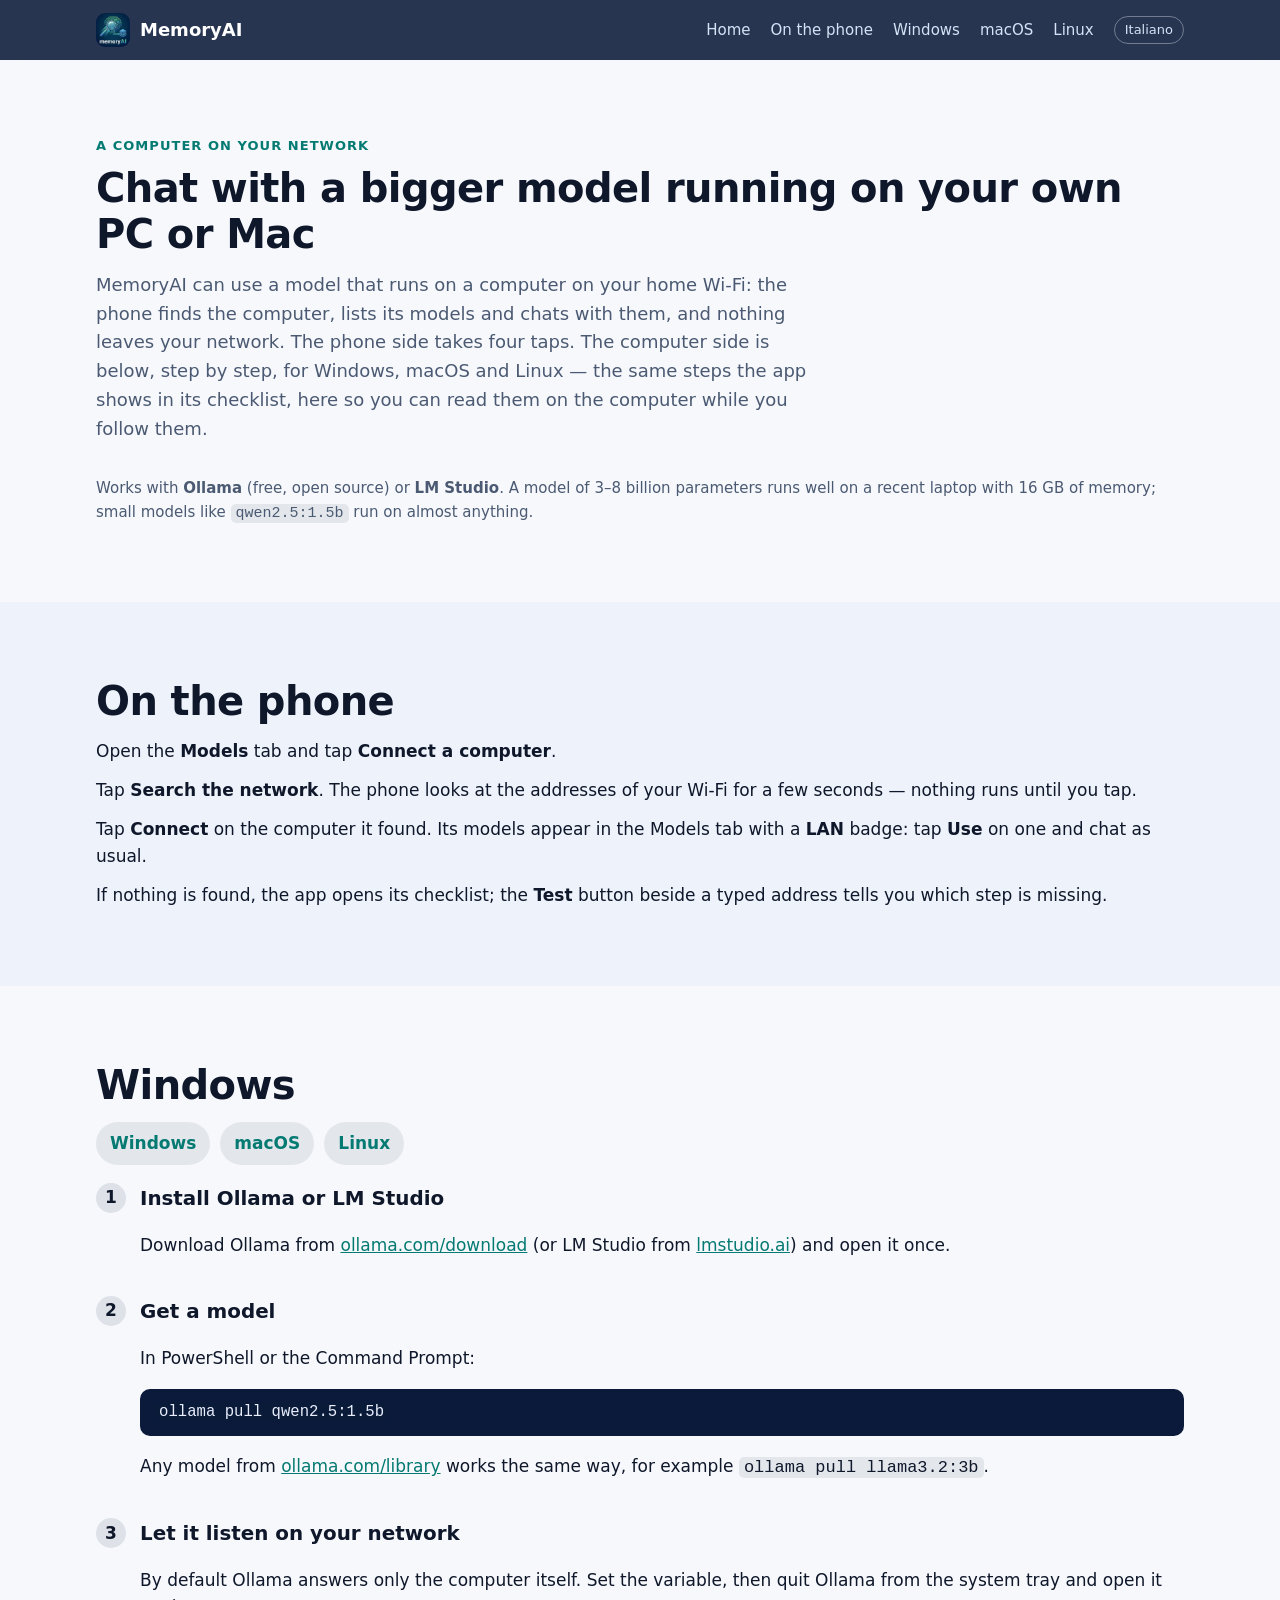
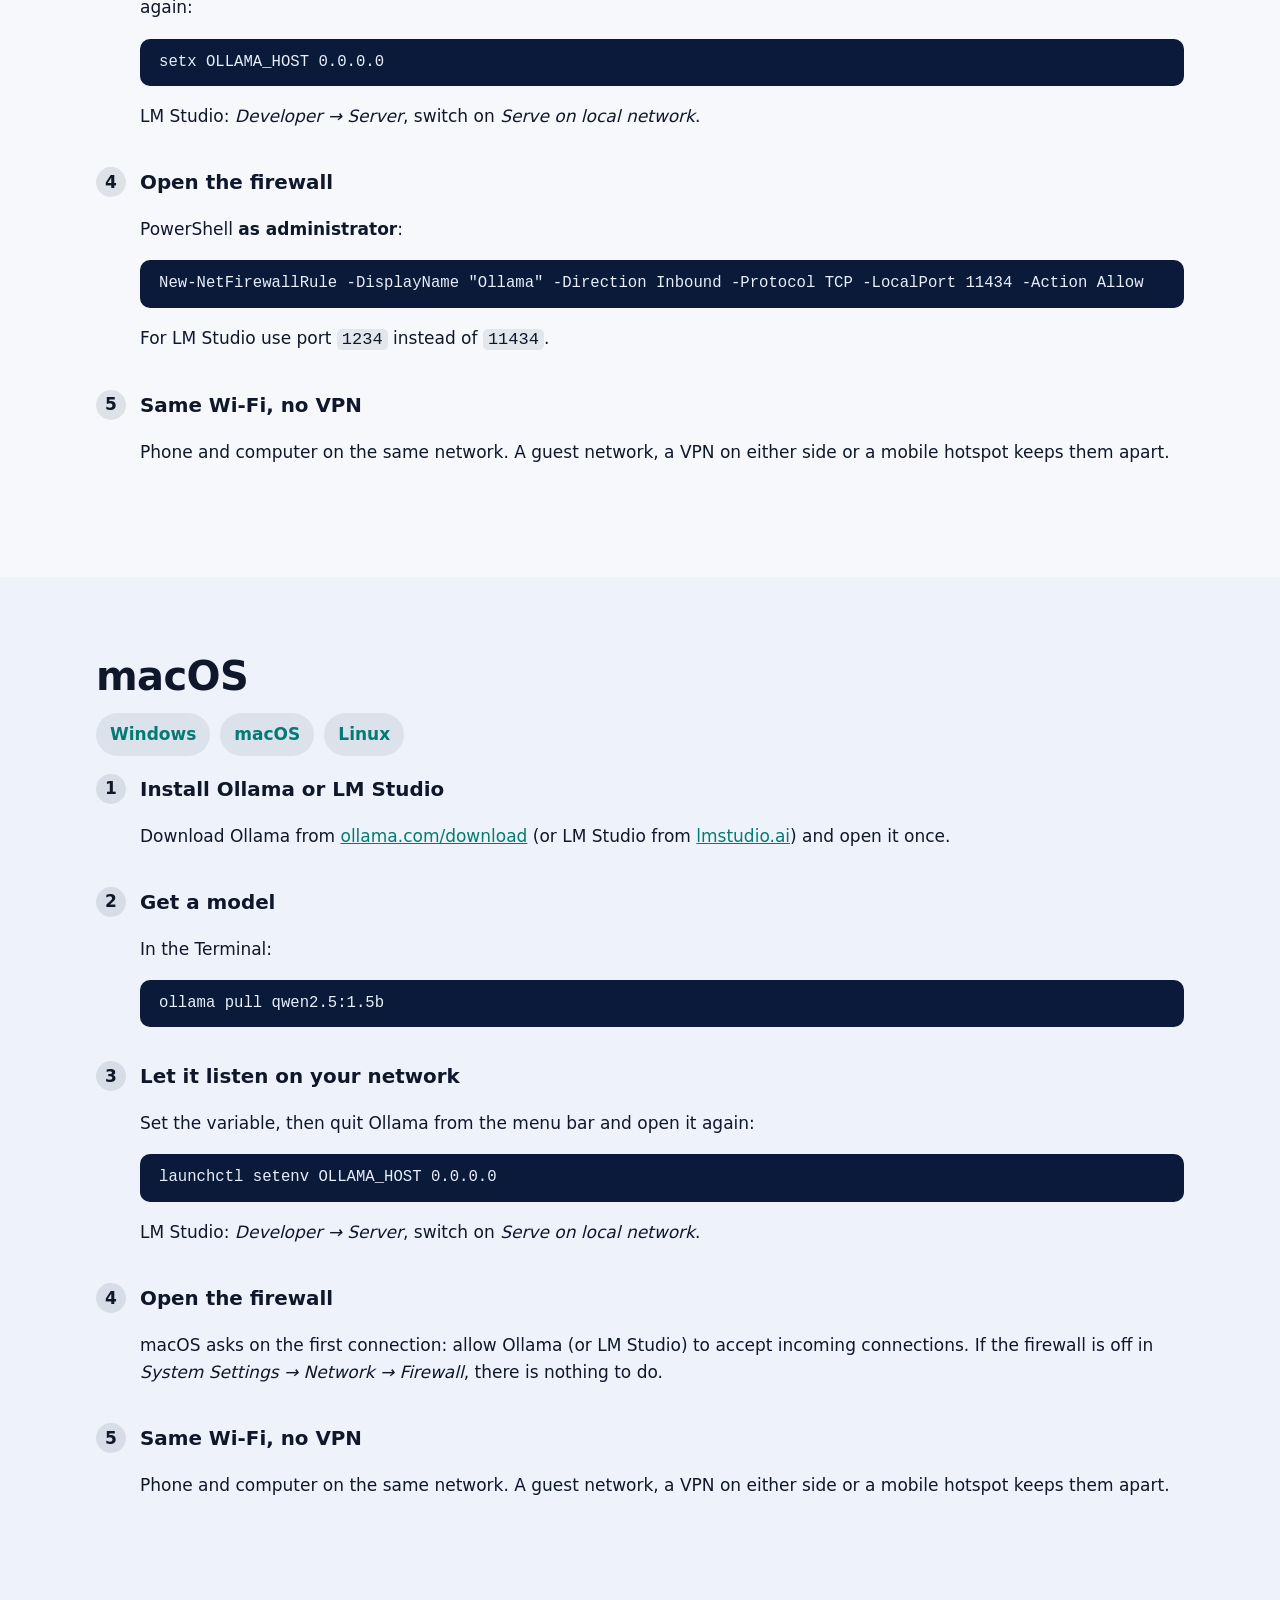
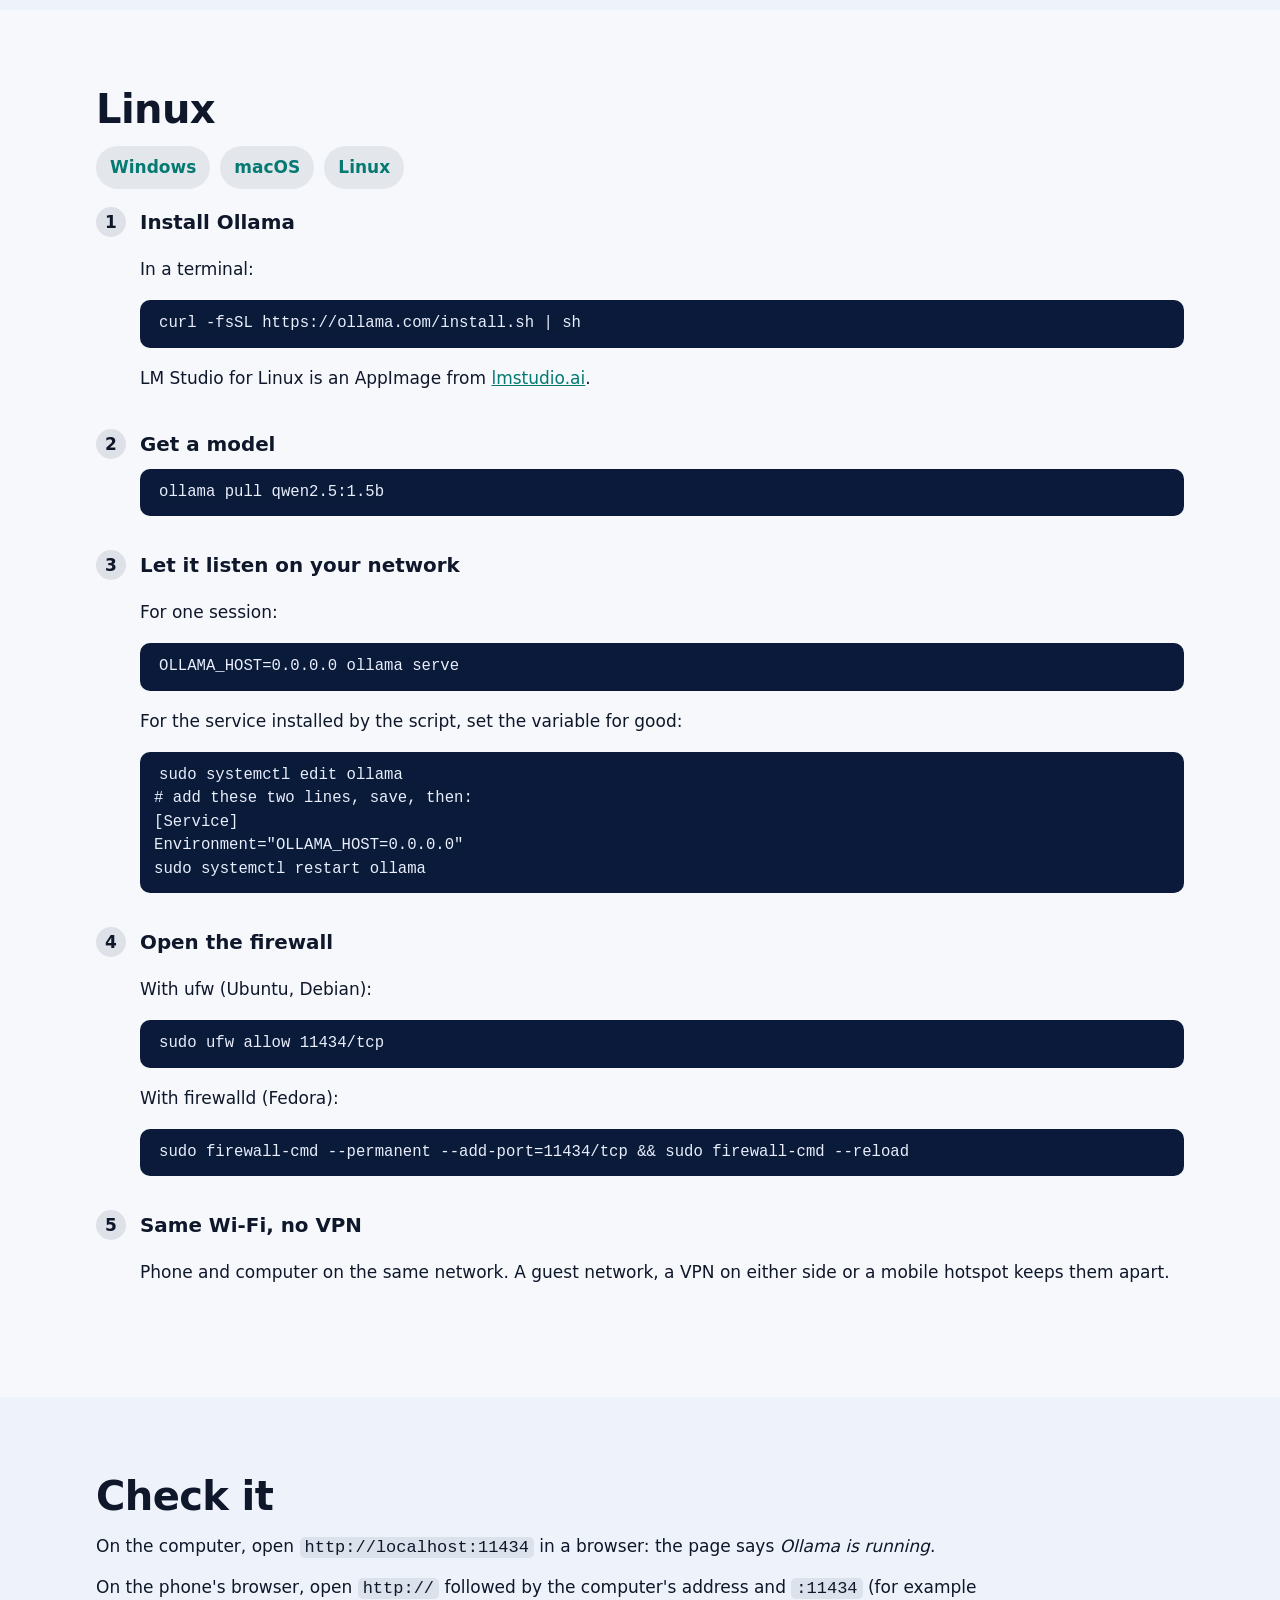
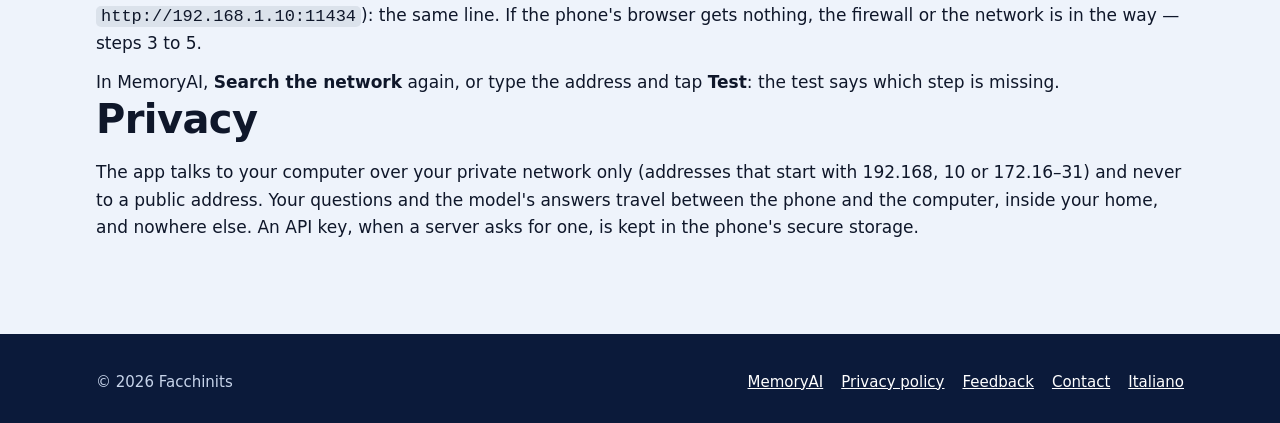
==== connect/index.html @ 4c6f6d48 "sito: pagina per collegare il computer (ollama o lm studio su windows, macos e linux), in inglese e " ====
<!doctype html>
<html lang="en">
<head>
  <meta charset="utf-8">
  <meta name="viewport" content="width=device-width, initial-scale=1">
  <title>Connect your computer — MemoryAI</title>
  <meta name="description" content="Chat from MemoryAI with a bigger model running on your own PC or Mac: how to set up Ollama or LM Studio on Windows, macOS and Linux so the phone finds it on your home Wi‑Fi.">
  <meta name="theme-color" content="#0b1a3a">
  <link rel="icon" type="image/png" sizes="64x64" href="../assets/img/icon-64.png">
  <link rel="apple-touch-icon" href="../assets/img/icon-192.png">
  <link rel="canonical" href="https://alessandrofacchini.github.io/memoryai/connect/">
  <link rel="alternate" hreflang="en" href="https://alessandrofacchini.github.io/memoryai/connect/">
  <link rel="alternate" hreflang="it" href="https://alessandrofacchini.github.io/memoryai/it/connect/">
  <link rel="alternate" hreflang="x-default" href="https://alessandrofacchini.github.io/memoryai/connect/">
  <meta property="og:type" content="article">
  <meta property="og:url" content="https://alessandrofacchini.github.io/memoryai/connect/">
  <meta property="og:title" content="Connect your computer — MemoryAI">
  <meta property="og:description" content="Set up Ollama or LM Studio on Windows, macOS or Linux and chat with its models from MemoryAI over your home Wi‑Fi.">
  <meta property="og:image" content="https://alessandrofacchini.github.io/memoryai/assets/img/icon-512.png">
  <link rel="stylesheet" href="../assets/style.css">
  <style>
    pre { background: #0b1a3a; color: #e8eefc; padding: 12px 14px; border-radius: 10px; overflow-x: auto; font-size: 0.92em; line-height: 1.5; margin: 8px 0 14px; }
    code { font-family: ui-monospace, SFMono-Regular, Menlo, Consolas, monospace; }
    p code, li code { background: rgba(11,26,58,.08); padding: 1px 5px; border-radius: 5px; }
    .steps { counter-reset: step; list-style: none; padding: 0; margin: 0; }
    .steps > li { counter-increment: step; position: relative; padding: 0 0 18px 44px; }
    .steps > li::before { content: counter(step); position: absolute; left: 0; top: 0; width: 30px; height: 30px; border-radius: 50%; background: rgba(11,26,58,.1); display: flex; align-items: center; justify-content: center; font-weight: 600; }
    .steps h3 { margin: 2px 0 6px; }
    .os-nav { display: flex; flex-wrap: wrap; gap: 10px; margin: 0 0 18px; }
    .os-nav a { padding: 8px 14px; border-radius: 999px; background: rgba(11,26,58,.08); text-decoration: none; font-weight: 600; }
  </style>
</head>
<body>
<header class="site-header">
  <div class="wrap">
    <a class="brand" href="../index.html"><img src="../assets/img/icon-192.png" alt="" width="34" height="34">MemoryAI</a>
    <nav class="nav" aria-label="Main">
      <a href="../index.html">Home</a>
      <a href="#phone">On the phone</a>
      <a href="#windows">Windows</a>
      <a href="#macos">macOS</a>
      <a href="#linux">Linux</a>
      <a class="lang" href="../it/connect/index.html" hreflang="it" lang="it">Italiano</a>
    </nav>
  </div>
</header>

<main>
  <section aria-labelledby="title">
    <div class="wrap">
      <p class="kicker">A computer on your network</p>
      <h2 id="title">Chat with a bigger model running on your own PC or Mac</h2>
      <p class="intro">MemoryAI can use a model that runs on a computer on your home Wi‑Fi: the phone finds the computer, lists its models and chats with them, and nothing leaves your network. The phone side takes four taps. The computer side is below, step by step, for Windows, macOS and Linux — the same steps the app shows in its checklist, here so you can read them on the computer while you follow them.</p>
      <p class="note">Works with <strong>Ollama</strong> (free, open source) or <strong>LM Studio</strong>. A model of 3–8 billion parameters runs well on a recent laptop with 16 GB of memory; small models like <code>qwen2.5:1.5b</code> run on almost anything.</p>
    </div>
  </section>

  <section id="phone" class="alt" aria-labelledby="phone-title">
    <div class="wrap">
      <h2 id="phone-title">On the phone</h2>
      <ul class="checks">
        <li><span>Open the <strong>Models</strong> tab and tap <strong>Connect a computer</strong>.</span></li>
        <li><span>Tap <strong>Search the network</strong>. The phone looks at the addresses of your Wi‑Fi for a few seconds — nothing runs until you tap.</span></li>
        <li><span>Tap <strong>Connect</strong> on the computer it found. Its models appear in the Models tab with a <strong>LAN</strong> badge: tap <strong>Use</strong> on one and chat as usual.</span></li>
        <li><span>If nothing is found, the app opens its checklist; the <strong>Test</strong> button beside a typed address tells you which step is missing.</span></li>
      </ul>
    </div>
  </section>

  <section id="windows" aria-labelledby="windows-title">
    <div class="wrap">
      <h2 id="windows-title">Windows</h2>
      <nav class="os-nav" aria-label="Operating system"><a href="#windows">Windows</a><a href="#macos">macOS</a><a href="#linux">Linux</a></nav>
      <ol class="steps">
        <li><h3>Install Ollama or LM Studio</h3><p>Download Ollama from <a href="https://ollama.com/download">ollama.com/download</a> (or LM Studio from <a href="https://lmstudio.ai">lmstudio.ai</a>) and open it once.</p></li>
        <li><h3>Get a model</h3><p>In PowerShell or the Command Prompt:</p><pre><code>ollama pull qwen2.5:1.5b</code></pre><p>Any model from <a href="https://ollama.com/library">ollama.com/library</a> works the same way, for example <code>ollama pull llama3.2:3b</code>.</p></li>
        <li><h3>Let it listen on your network</h3><p>By default Ollama answers only the computer itself. Set the variable, then quit Ollama from the system tray and open it again:</p><pre><code>setx OLLAMA_HOST 0.0.0.0</code></pre><p>LM Studio: <em>Developer → Server</em>, switch on <em>Serve on local network</em>.</p></li>
        <li><h3>Open the firewall</h3><p>PowerShell <strong>as administrator</strong>:</p><pre><code>New-NetFirewallRule -DisplayName "Ollama" -Direction Inbound -Protocol TCP -LocalPort 11434 -Action Allow</code></pre><p>For LM Studio use port <code>1234</code> instead of <code>11434</code>.</p></li>
        <li><h3>Same Wi‑Fi, no VPN</h3><p>Phone and computer on the same network. A guest network, a VPN on either side or a mobile hotspot keeps them apart.</p></li>
      </ol>
    </div>
  </section>

  <section id="macos" class="alt" aria-labelledby="macos-title">
    <div class="wrap">
      <h2 id="macos-title">macOS</h2>
      <nav class="os-nav" aria-label="Operating system"><a href="#windows">Windows</a><a href="#macos">macOS</a><a href="#linux">Linux</a></nav>
      <ol class="steps">
        <li><h3>Install Ollama or LM Studio</h3><p>Download Ollama from <a href="https://ollama.com/download">ollama.com/download</a> (or LM Studio from <a href="https://lmstudio.ai">lmstudio.ai</a>) and open it once.</p></li>
        <li><h3>Get a model</h3><p>In the Terminal:</p><pre><code>ollama pull qwen2.5:1.5b</code></pre></li>
        <li><h3>Let it listen on your network</h3><p>Set the variable, then quit Ollama from the menu bar and open it again:</p><pre><code>launchctl setenv OLLAMA_HOST 0.0.0.0</code></pre><p>LM Studio: <em>Developer → Server</em>, switch on <em>Serve on local network</em>.</p></li>
        <li><h3>Open the firewall</h3><p>macOS asks on the first connection: allow Ollama (or LM Studio) to accept incoming connections. If the firewall is off in <em>System Settings → Network → Firewall</em>, there is nothing to do.</p></li>
        <li><h3>Same Wi‑Fi, no VPN</h3><p>Phone and computer on the same network. A guest network, a VPN on either side or a mobile hotspot keeps them apart.</p></li>
      </ol>
    </div>
  </section>

  <section id="linux" aria-labelledby="linux-title">
    <div class="wrap">
      <h2 id="linux-title">Linux</h2>
      <nav class="os-nav" aria-label="Operating system"><a href="#windows">Windows</a><a href="#macos">macOS</a><a href="#linux">Linux</a></nav>
      <ol class="steps">
        <li><h3>Install Ollama</h3><p>In a terminal:</p><pre><code>curl -fsSL https://ollama.com/install.sh | sh</code></pre><p>LM Studio for Linux is an AppImage from <a href="https://lmstudio.ai">lmstudio.ai</a>.</p></li>
        <li><h3>Get a model</h3><pre><code>ollama pull qwen2.5:1.5b</code></pre></li>
        <li><h3>Let it listen on your network</h3><p>For one session:</p><pre><code>OLLAMA_HOST=0.0.0.0 ollama serve</code></pre><p>For the service installed by the script, set the variable for good:</p><pre><code>sudo systemctl edit ollama
# add these two lines, save, then:
[Service]
Environment="OLLAMA_HOST=0.0.0.0"
sudo systemctl restart ollama</code></pre></li>
        <li><h3>Open the firewall</h3><p>With ufw (Ubuntu, Debian):</p><pre><code>sudo ufw allow 11434/tcp</code></pre><p>With firewalld (Fedora):</p><pre><code>sudo firewall-cmd --permanent --add-port=11434/tcp &amp;&amp; sudo firewall-cmd --reload</code></pre></li>
        <li><h3>Same Wi‑Fi, no VPN</h3><p>Phone and computer on the same network. A guest network, a VPN on either side or a mobile hotspot keeps them apart.</p></li>
      </ol>
    </div>
  </section>

  <section class="alt" aria-labelledby="check-title">
    <div class="wrap">
      <h2 id="check-title">Check it</h2>
      <ul class="checks">
        <li><span>On the computer, open <code>http://localhost:11434</code> in a browser: the page says <em>Ollama is running</em>.</span></li>
        <li><span>On the phone's browser, open <code>http://</code> followed by the computer's address and <code>:11434</code> (for example <code>http://192.168.1.10:11434</code>): the same line. If the phone's browser gets nothing, the firewall or the network is in the way — steps 3 to 5.</span></li>
        <li><span>In MemoryAI, <strong>Search the network</strong> again, or type the address and tap <strong>Test</strong>: the test says which step is missing.</span></li>
      </ul>
      <h2>Privacy</h2>
      <p>The app talks to your computer over your private network only (addresses that start with 192.168, 10 or 172.16–31) and never to a public address. Your questions and the model's answers travel between the phone and the computer, inside your home, and nowhere else. An API key, when a server asks for one, is kept in the phone's secure storage.</p>
    </div>
  </section>
</main>

<footer class="site-footer">
  <div class="wrap">
    <span>© 2026 Facchinits</span>
    <nav aria-label="Footer">
      <a href="../index.html">MemoryAI</a>
      <a href="https://alessandrofacchini.github.io/memoryai-privacy/">Privacy policy</a>
      <a href="https://github.com/alessandrofacchini/memoryai-feedback">Feedback</a>
      <a href="mailto:postmaster@facchinits.it">Contact</a>
      <a href="../it/connect/index.html" hreflang="it" lang="it">Italiano</a>
    </nav>
  </div>
</footer>
</body>
</html>
---- assets/style.css ----
:root {
  --bg: #f6f8fc;
  --surface: #ffffff;
  --surface-2: #eef3fb;
  --text: #0f172a;
  --muted: #4b5a72;
  --line: #dde5f0;
  --navy: #0b1a3a;
  --navy-2: #12305e;
  --accent: #0fb5a8;
  --accent-ink: #057a72;
  --amber: #f2a516;
  --radius: 18px;
  --shadow: 0 18px 50px -24px rgba(11, 26, 58, 0.35);
  --font: system-ui, -apple-system, "Segoe UI", Roboto, "Helvetica Neue", Arial, sans-serif;
}

@media (prefers-color-scheme: dark) {
  :root {
    --bg: #080f20;
    --surface: #0f1a33;
    --surface-2: #13213f;
    --text: #e7edf7;
    --muted: #a3b2c9;
    --line: #1f2d4d;
    --accent-ink: #4fe0d4;
    --shadow: 0 18px 50px -24px rgba(0, 0, 0, 0.7);
  }
}

*, *::before, *::after { box-sizing: border-box; }

html { scroll-behavior: smooth; -webkit-text-size-adjust: 100%; }

body {
  margin: 0;
  background: var(--bg);
  color: var(--text);
  font-family: var(--font);
  font-size: 17px;
  line-height: 1.6;
}

img { max-width: 100%; height: auto; }

a { color: var(--accent-ink); }

.wrap { width: 100%; max-width: 1120px; margin: 0 auto; padding: 0 16px; }

.sr-only {
  position: absolute; width: 1px; height: 1px; padding: 0; margin: -1px;
  overflow: hidden; clip: rect(0, 0, 0, 0); white-space: nowrap; border: 0;
}

.ic { width: 24px; height: 24px; fill: none; stroke: currentColor; stroke-width: 2; stroke-linecap: round; stroke-linejoin: round; flex: none; }

/* Header */
.site-header {
  position: sticky; top: 0; z-index: 10;
  background: color-mix(in srgb, var(--navy) 88%, transparent);
  backdrop-filter: saturate(1.4) blur(10px);
  -webkit-backdrop-filter: saturate(1.4) blur(10px);
  color: #fff;
}
.site-header .wrap { display: flex; align-items: center; gap: 16px; min-height: 60px; }
.brand { display: flex; align-items: center; gap: 10px; color: #fff; text-decoration: none; font-weight: 700; font-size: 18px; }
.brand img { width: 34px; height: 34px; border-radius: 9px; }
.nav { display: flex; gap: 20px; margin-left: auto; align-items: center; }
.nav a { color: #d6e2f5; text-decoration: none; font-size: 15px; }
.nav a:hover { color: #fff; }
.lang { border: 1px solid rgba(255, 255, 255, 0.35); border-radius: 999px; padding: 3px 10px; font-size: 13px !important; }

@media (max-width: 720px) {
  .nav a:not(.lang) { display: none; }
}

/* Hero */
.hero {
  background:
    radial-gradient(900px 420px at 85% 10%, rgba(15, 181, 168, 0.35), transparent 60%),
    radial-gradient(700px 380px at 0% 100%, rgba(34, 125, 238, 0.28), transparent 60%),
    linear-gradient(160deg, var(--navy) 0%, var(--navy-2) 100%);
  color: #fff;
  overflow: hidden;
}
.hero .wrap { display: grid; grid-template-columns: 1.15fr 0.85fr; gap: 40px; align-items: center; padding-top: 64px; padding-bottom: 72px; }
.eyebrow { display: inline-flex; flex-wrap: wrap; gap: 8px; margin: 0 0 18px; padding: 0; list-style: none; }
.eyebrow li { background: rgba(255, 255, 255, 0.12); border: 1px solid rgba(255, 255, 255, 0.18); border-radius: 999px; padding: 4px 12px; font-size: 14px; }
.hero h1 { font-size: clamp(34px, 5vw, 56px); line-height: 1.08; letter-spacing: -0.02em; margin: 0 0 18px; }
.hero h1 span { color: #5ff0e2; }
.hero p.lead { font-size: clamp(17px, 2vw, 20px); color: #d3def0; margin: 0 0 28px; max-width: 36em; }
.stores { display: flex; flex-wrap: wrap; gap: 12px; }
.btn {
  display: inline-flex; align-items: center; gap: 10px;
  border-radius: 14px; padding: 12px 18px; text-decoration: none; font-weight: 650;
  transition: transform 0.15s ease, box-shadow 0.15s ease;
}
.btn:hover { transform: translateY(-1px); }
.btn small { display: block; font-weight: 500; font-size: 12px; opacity: 0.8; line-height: 1.1; }
.btn .t { display: block; line-height: 1.15; }
.btn-light { background: #fff; color: var(--navy); box-shadow: 0 10px 30px -12px rgba(0, 0, 0, 0.6); }
.btn-ghost { background: rgba(255, 255, 255, 0.08); color: #fff; border: 1px solid rgba(255, 255, 255, 0.35); }
.req { margin: 18px 0 0; font-size: 14px; color: #aebfdb; }

.phone {
  justify-self: center;
  width: min(280px, 72vw);
  border-radius: 40px;
  padding: 10px;
  background: #050b18;
  box-shadow: 0 40px 80px -30px rgba(0, 0, 0, 0.75), inset 0 0 0 2px #24324f;
  transform: rotate(-3deg);
}
.phone img { display: block; width: 100%; border-radius: 31px; }

@media (max-width: 860px) {
  .hero .wrap { grid-template-columns: 1fr; padding-top: 44px; padding-bottom: 56px; }
  .phone { transform: none; }
}

/* Sections */
section { padding: 76px 0; }
section.alt { background: var(--surface-2); }
.kicker { color: var(--accent-ink); font-weight: 700; letter-spacing: 0.08em; text-transform: uppercase; font-size: 13px; margin: 0 0 8px; }
h2 { font-size: clamp(28px, 3.6vw, 40px); line-height: 1.15; letter-spacing: -0.015em; margin: 0 0 14px; }
.intro { color: var(--muted); font-size: 18px; max-width: 40em; margin: 0 0 32px; }

.split { display: grid; grid-template-columns: 1fr 1fr; gap: 40px; align-items: center; }
@media (max-width: 860px) { .split { grid-template-columns: 1fr; } }

.panel {
  background: var(--surface); border: 1px solid var(--line); border-radius: var(--radius);
  padding: 26px; box-shadow: var(--shadow);
}

.offline-card { display: grid; gap: 14px; }
.offline-card .row { display: flex; gap: 14px; align-items: flex-start; }
.offline-card .badge {
  display: grid; place-items: center; width: 44px; height: 44px; border-radius: 12px;
  background: color-mix(in srgb, var(--accent) 16%, transparent); color: var(--accent-ink); flex: none;
}
.offline-card h3 { margin: 0 0 2px; font-size: 17px; }
.offline-card p { margin: 0; color: var(--muted); font-size: 15.5px; }

.checks { list-style: none; margin: 0; padding: 0; display: grid; gap: 12px; }
.checks li { display: flex; gap: 12px; align-items: flex-start; }
.checks .ic { color: var(--accent-ink); margin-top: 3px; width: 20px; height: 20px; }

.kid .panel { border-top: 4px solid var(--amber); }
.quote {
  margin: 0; padding: 16px 18px; border-radius: 14px; background: var(--surface-2);
  border-left: 4px solid var(--amber); font-style: italic;
}
.note { color: var(--muted); font-size: 15px; margin: 16px 0 0; }

.grid { display: grid; grid-template-columns: repeat(auto-fit, minmax(240px, 1fr)); gap: 18px; }
.card {
  background: var(--surface); border: 1px solid var(--line); border-radius: var(--radius); padding: 22px;
}
.card .ic { color: var(--accent-ink); width: 28px; height: 28px; margin-bottom: 10px; }
.card h3 { margin: 0 0 6px; font-size: 18px; }
.card p { margin: 0; color: var(--muted); font-size: 15.5px; }

/* Video */
.video { margin: 40px 0 0; }
.video video {
  display: block; width: 100%; height: auto; aspect-ratio: 16 / 9;
  border-radius: var(--radius); background: #050b18; box-shadow: var(--shadow);
}
.video figcaption { color: var(--muted); font-size: 15px; margin-top: 10px; }

/* Gallery */
.gallery {
  display: grid; grid-auto-flow: column; grid-auto-columns: min(230px, 62vw); gap: 18px;
  overflow-x: auto; padding: 6px 2px 18px; scroll-snap-type: x mandatory;
}
.gallery figure { margin: 0; scroll-snap-align: start; }
.gallery img {
  display: block; width: 100%; border-radius: 22px; border: 1px solid var(--line);
  box-shadow: var(--shadow); background: var(--surface);
}

/* FAQ */
.faq { display: grid; gap: 12px; max-width: 820px; }
.faq details { background: var(--surface); border: 1px solid var(--line); border-radius: 14px; padding: 16px 18px; }
.faq summary { cursor: pointer; font-weight: 650; list-style: none; display: flex; justify-content: space-between; gap: 12px; }
.faq summary::-webkit-details-marker { display: none; }
.faq summary::after { content: "+"; color: var(--accent-ink); font-weight: 700; }
.faq details[open] summary::after { content: "–"; }
.faq details p { margin: 10px 0 0; color: var(--muted); }

/* CTA + footer */
.cta { text-align: center; }
.cta .stores { justify-content: center; }
.cta .btn-light { background: var(--navy); color: #fff; }
.cta .btn-ghost { background: transparent; color: var(--text); border-color: var(--line); }
.cta .listed { color: var(--muted); font-size: 15px; margin: 32px 0 10px; }
.cta .badge-link { display: inline-block; border-radius: 9px; }
.cta .badge-link img { display: block; }

.site-footer { background: var(--navy); color: #c7d4ea; padding: 36px 0; font-size: 15px; }
.site-footer .wrap { display: flex; flex-wrap: wrap; gap: 14px 24px; align-items: center; justify-content: space-between; }
.site-footer a { color: #fff; }
.site-footer nav { display: flex; flex-wrap: wrap; gap: 8px 18px; }

:focus-visible { outline: 3px solid #5ff0e2; outline-offset: 2px; border-radius: 6px; }

@media (prefers-reduced-motion: reduce) {
  html { scroll-behavior: auto; }
  .btn { transition: none; }
}
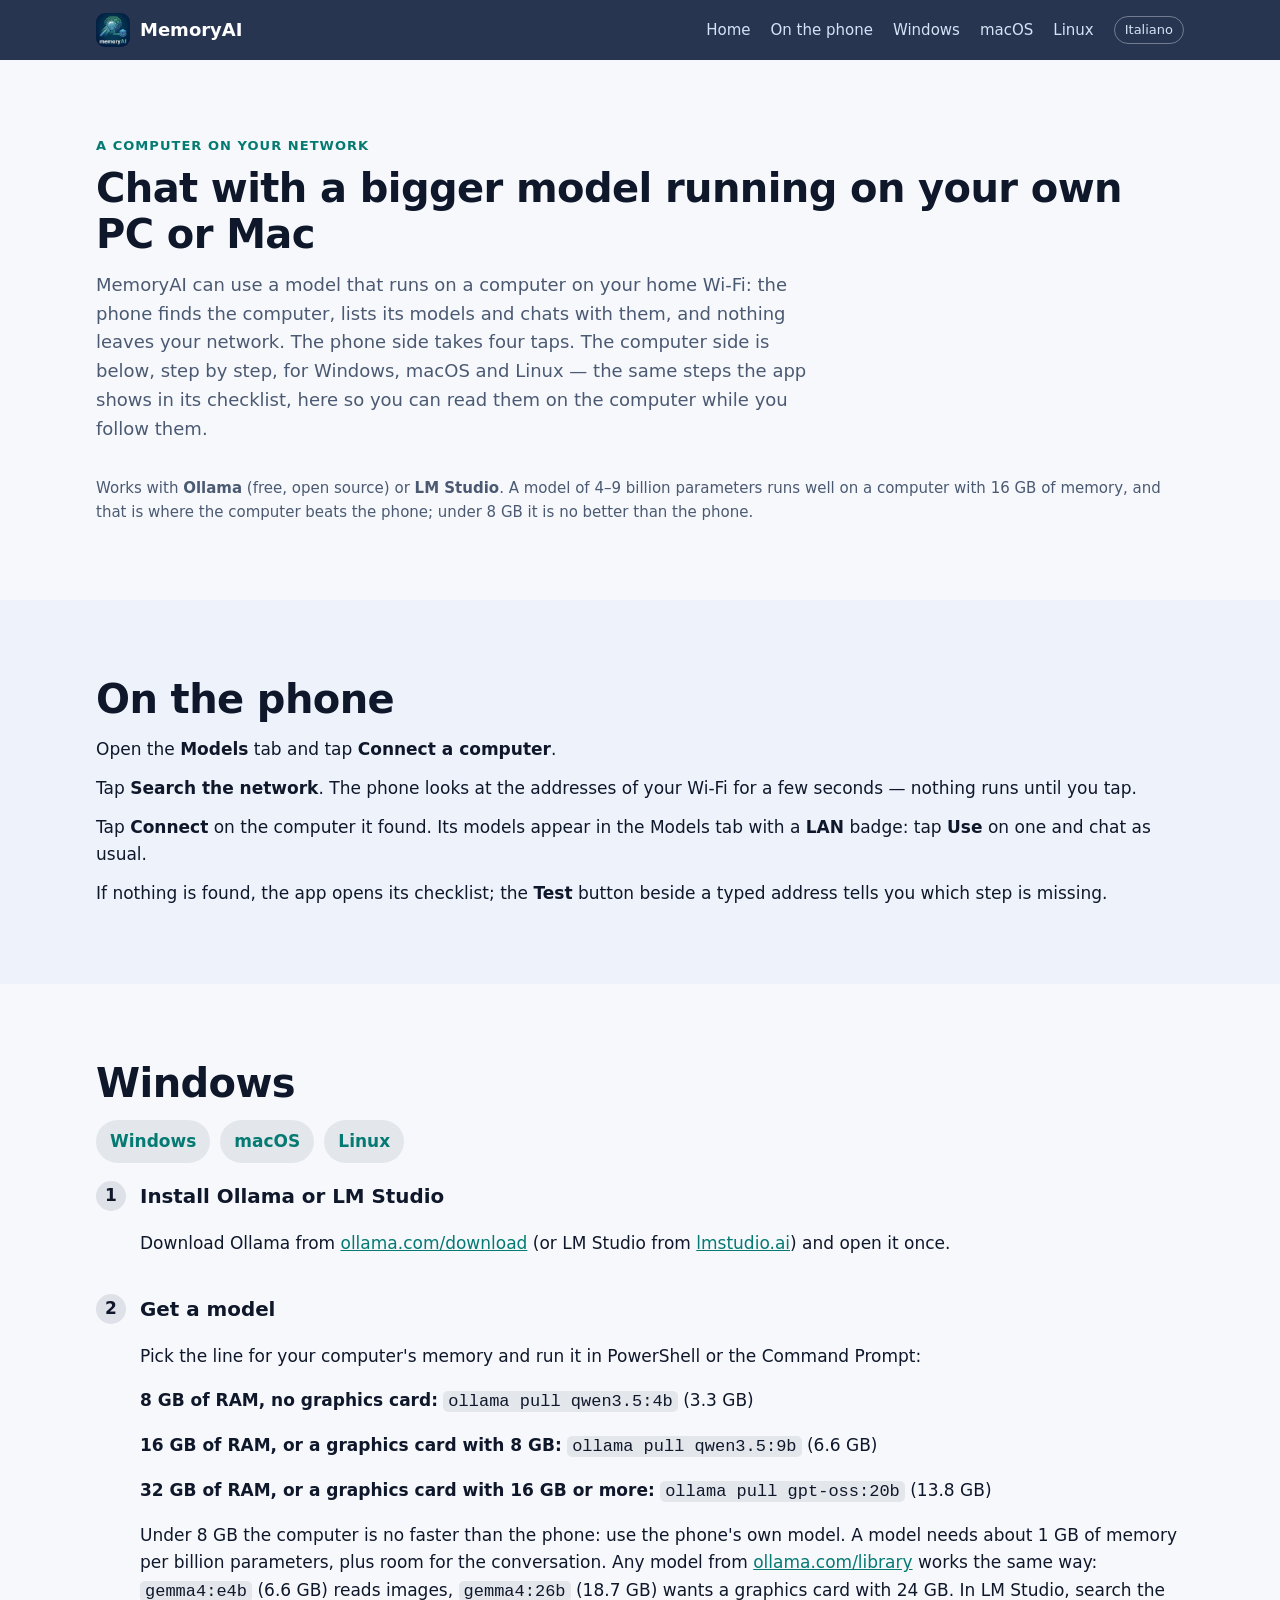
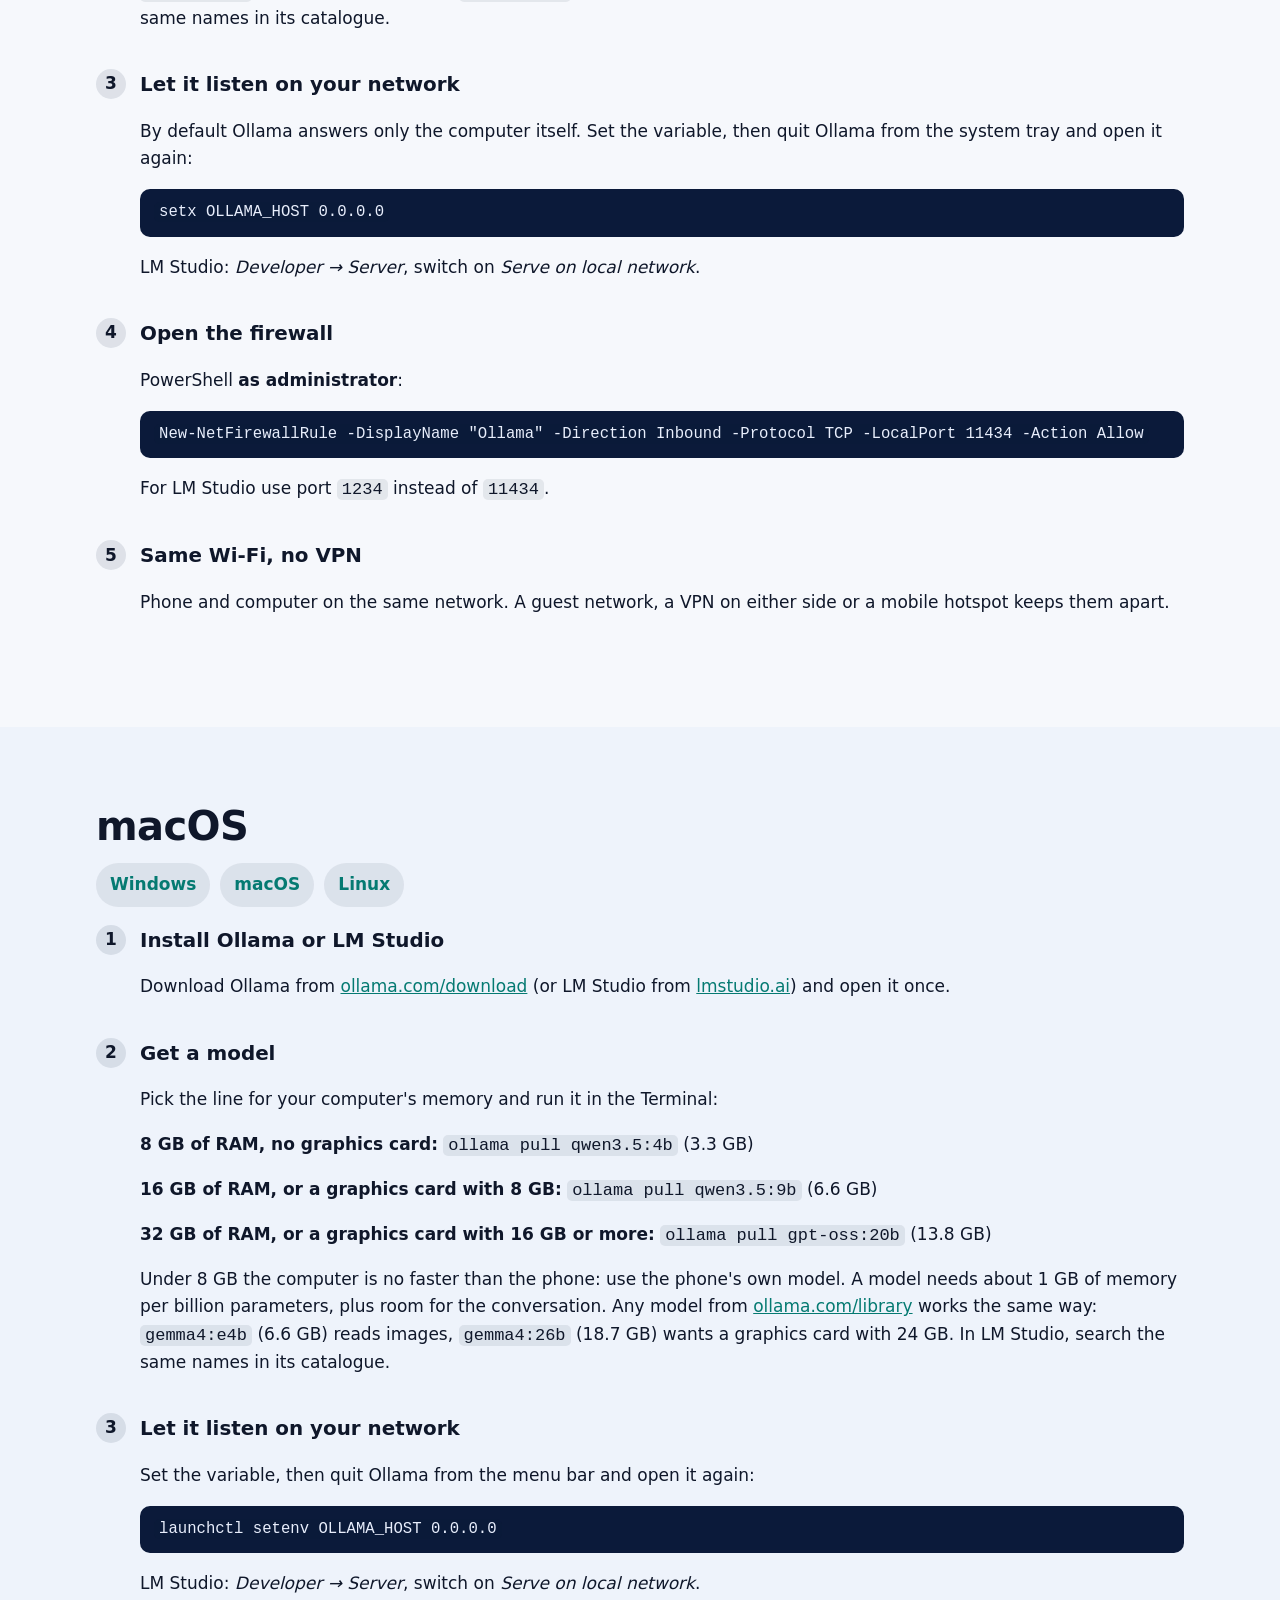
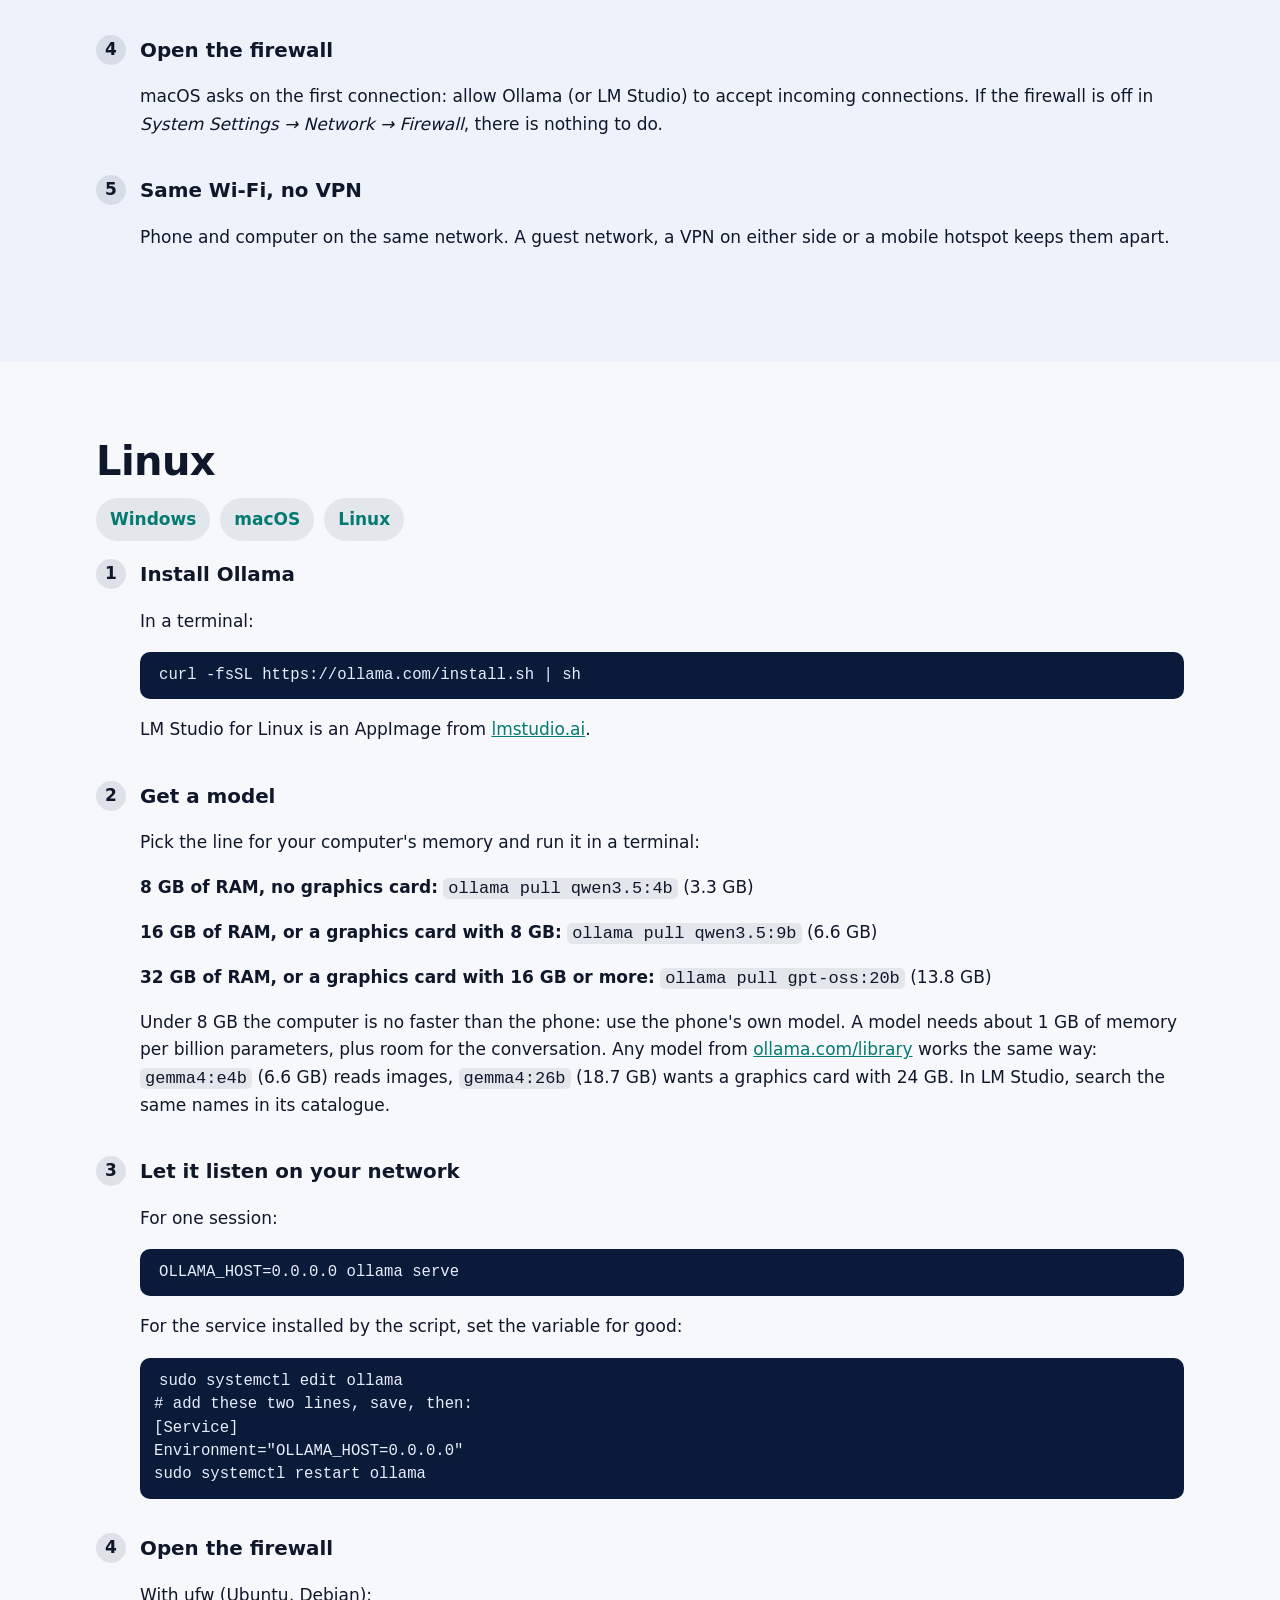
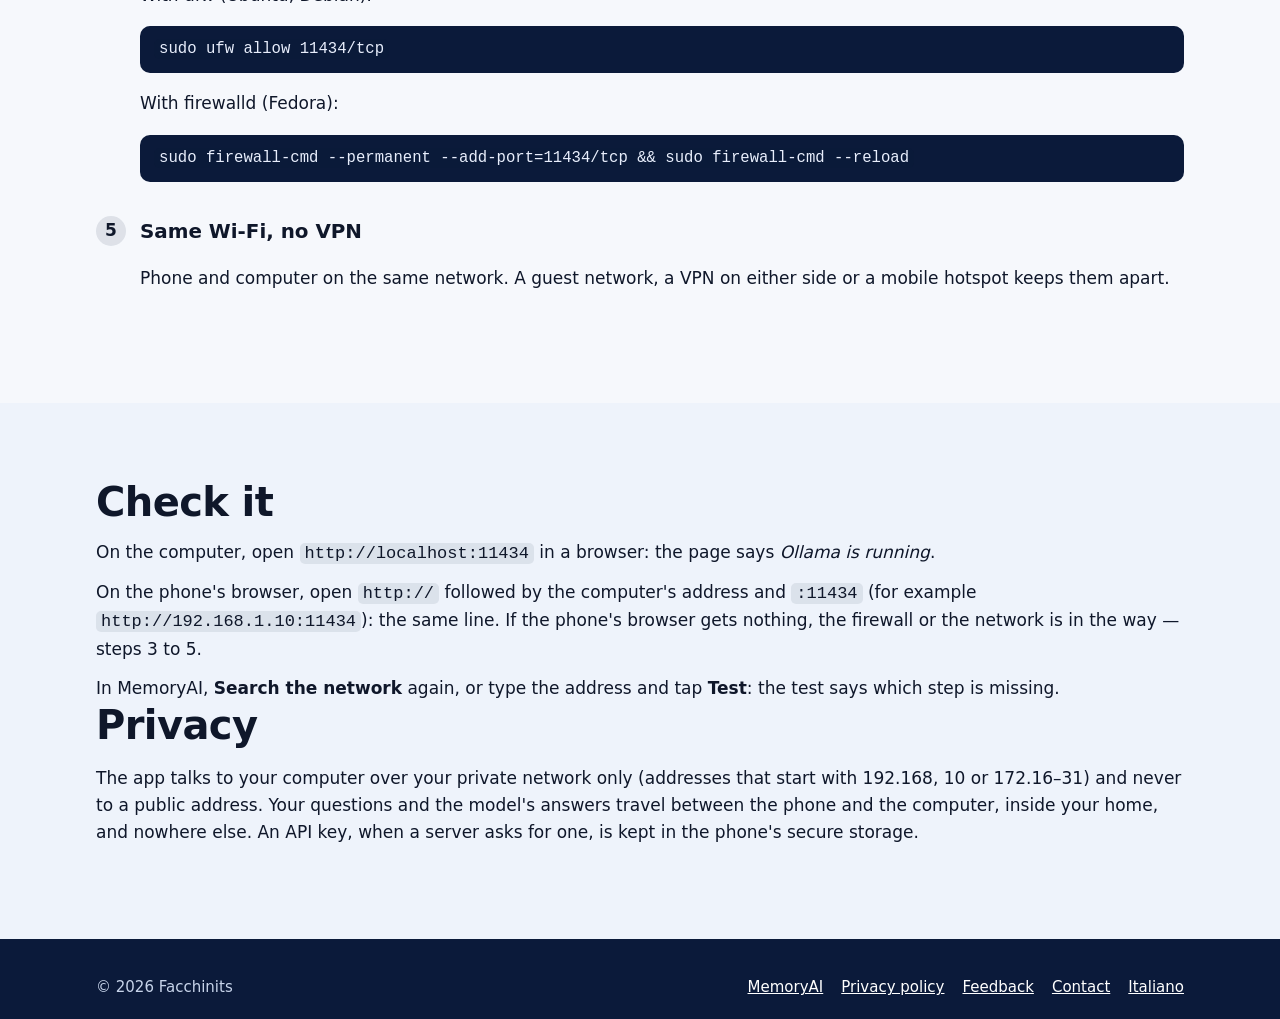
==== commit 3c7761ee: "connect page: the model to download chosen by the computer's memory, the 1.5b line removed" ====
--- a/connect/index.html
+++ b/connect/index.html
@@ -51,7 +51,7 @@
       <p class="kicker">A computer on your network</p>
       <h2 id="title">Chat with a bigger model running on your own PC or Mac</h2>
       <p class="intro">MemoryAI can use a model that runs on a computer on your home Wi‑Fi: the phone finds the computer, lists its models and chats with them, and nothing leaves your network. The phone side takes four taps. The computer side is below, step by step, for Windows, macOS and Linux — the same steps the app shows in its checklist, here so you can read them on the computer while you follow them.</p>
-      <p class="note">Works with <strong>Ollama</strong> (free, open source) or <strong>LM Studio</strong>. A model of 3–8 billion parameters runs well on a recent laptop with 16 GB of memory; small models like <code>qwen2.5:1.5b</code> run on almost anything.</p>
+      <p class="note">Works with <strong>Ollama</strong> (free, open source) or <strong>LM Studio</strong>. A model of 4–9 billion parameters runs well on a computer with 16 GB of memory, and that is where the computer beats the phone; under 8 GB it is no better than the phone.</p>
     </div>
   </section>
 
@@ -73,7 +73,7 @@
       <nav class="os-nav" aria-label="Operating system"><a href="#windows">Windows</a><a href="#macos">macOS</a><a href="#linux">Linux</a></nav>
       <ol class="steps">
         <li><h3>Install Ollama or LM Studio</h3><p>Download Ollama from <a href="https://ollama.com/download">ollama.com/download</a> (or LM Studio from <a href="https://lmstudio.ai">lmstudio.ai</a>) and open it once.</p></li>
-        <li><h3>Get a model</h3><p>In PowerShell or the Command Prompt:</p><pre><code>ollama pull qwen2.5:1.5b</code></pre><p>Any model from <a href="https://ollama.com/library">ollama.com/library</a> works the same way, for example <code>ollama pull llama3.2:3b</code>.</p></li>
+        <li><h3>Get a model</h3><p>Pick the line for your computer's memory and run it in PowerShell or the Command Prompt:</p><p><strong>8 GB of RAM, no graphics card:</strong> <code>ollama pull qwen3.5:4b</code> (3.3 GB)</p><p><strong>16 GB of RAM, or a graphics card with 8 GB:</strong> <code>ollama pull qwen3.5:9b</code> (6.6 GB)</p><p><strong>32 GB of RAM, or a graphics card with 16 GB or more:</strong> <code>ollama pull gpt-oss:20b</code> (13.8 GB)</p><p>Under 8 GB the computer is no faster than the phone: use the phone's own model. A model needs about 1 GB of memory per billion parameters, plus room for the conversation. Any model from <a href="https://ollama.com/library">ollama.com/library</a> works the same way: <code>gemma4:e4b</code> (6.6 GB) reads images, <code>gemma4:26b</code> (18.7 GB) wants a graphics card with 24 GB. In LM Studio, search the same names in its catalogue.</p></li>
         <li><h3>Let it listen on your network</h3><p>By default Ollama answers only the computer itself. Set the variable, then quit Ollama from the system tray and open it again:</p><pre><code>setx OLLAMA_HOST 0.0.0.0</code></pre><p>LM Studio: <em>Developer → Server</em>, switch on <em>Serve on local network</em>.</p></li>
         <li><h3>Open the firewall</h3><p>PowerShell <strong>as administrator</strong>:</p><pre><code>New-NetFirewallRule -DisplayName "Ollama" -Direction Inbound -Protocol TCP -LocalPort 11434 -Action Allow</code></pre><p>For LM Studio use port <code>1234</code> instead of <code>11434</code>.</p></li>
         <li><h3>Same Wi‑Fi, no VPN</h3><p>Phone and computer on the same network. A guest network, a VPN on either side or a mobile hotspot keeps them apart.</p></li>
@@ -87,7 +87,7 @@
       <nav class="os-nav" aria-label="Operating system"><a href="#windows">Windows</a><a href="#macos">macOS</a><a href="#linux">Linux</a></nav>
       <ol class="steps">
         <li><h3>Install Ollama or LM Studio</h3><p>Download Ollama from <a href="https://ollama.com/download">ollama.com/download</a> (or LM Studio from <a href="https://lmstudio.ai">lmstudio.ai</a>) and open it once.</p></li>
-        <li><h3>Get a model</h3><p>In the Terminal:</p><pre><code>ollama pull qwen2.5:1.5b</code></pre></li>
+        <li><h3>Get a model</h3><p>Pick the line for your computer's memory and run it in the Terminal:</p><p><strong>8 GB of RAM, no graphics card:</strong> <code>ollama pull qwen3.5:4b</code> (3.3 GB)</p><p><strong>16 GB of RAM, or a graphics card with 8 GB:</strong> <code>ollama pull qwen3.5:9b</code> (6.6 GB)</p><p><strong>32 GB of RAM, or a graphics card with 16 GB or more:</strong> <code>ollama pull gpt-oss:20b</code> (13.8 GB)</p><p>Under 8 GB the computer is no faster than the phone: use the phone's own model. A model needs about 1 GB of memory per billion parameters, plus room for the conversation. Any model from <a href="https://ollama.com/library">ollama.com/library</a> works the same way: <code>gemma4:e4b</code> (6.6 GB) reads images, <code>gemma4:26b</code> (18.7 GB) wants a graphics card with 24 GB. In LM Studio, search the same names in its catalogue.</p></li>
         <li><h3>Let it listen on your network</h3><p>Set the variable, then quit Ollama from the menu bar and open it again:</p><pre><code>launchctl setenv OLLAMA_HOST 0.0.0.0</code></pre><p>LM Studio: <em>Developer → Server</em>, switch on <em>Serve on local network</em>.</p></li>
         <li><h3>Open the firewall</h3><p>macOS asks on the first connection: allow Ollama (or LM Studio) to accept incoming connections. If the firewall is off in <em>System Settings → Network → Firewall</em>, there is nothing to do.</p></li>
         <li><h3>Same Wi‑Fi, no VPN</h3><p>Phone and computer on the same network. A guest network, a VPN on either side or a mobile hotspot keeps them apart.</p></li>
@@ -101,7 +101,7 @@
       <nav class="os-nav" aria-label="Operating system"><a href="#windows">Windows</a><a href="#macos">macOS</a><a href="#linux">Linux</a></nav>
       <ol class="steps">
         <li><h3>Install Ollama</h3><p>In a terminal:</p><pre><code>curl -fsSL https://ollama.com/install.sh | sh</code></pre><p>LM Studio for Linux is an AppImage from <a href="https://lmstudio.ai">lmstudio.ai</a>.</p></li>
-        <li><h3>Get a model</h3><pre><code>ollama pull qwen2.5:1.5b</code></pre></li>
+        <li><h3>Get a model</h3><p>Pick the line for your computer's memory and run it in a terminal:</p><p><strong>8 GB of RAM, no graphics card:</strong> <code>ollama pull qwen3.5:4b</code> (3.3 GB)</p><p><strong>16 GB of RAM, or a graphics card with 8 GB:</strong> <code>ollama pull qwen3.5:9b</code> (6.6 GB)</p><p><strong>32 GB of RAM, or a graphics card with 16 GB or more:</strong> <code>ollama pull gpt-oss:20b</code> (13.8 GB)</p><p>Under 8 GB the computer is no faster than the phone: use the phone's own model. A model needs about 1 GB of memory per billion parameters, plus room for the conversation. Any model from <a href="https://ollama.com/library">ollama.com/library</a> works the same way: <code>gemma4:e4b</code> (6.6 GB) reads images, <code>gemma4:26b</code> (18.7 GB) wants a graphics card with 24 GB. In LM Studio, search the same names in its catalogue.</p></li>
         <li><h3>Let it listen on your network</h3><p>For one session:</p><pre><code>OLLAMA_HOST=0.0.0.0 ollama serve</code></pre><p>For the service installed by the script, set the variable for good:</p><pre><code>sudo systemctl edit ollama
 # add these two lines, save, then:
 [Service]
